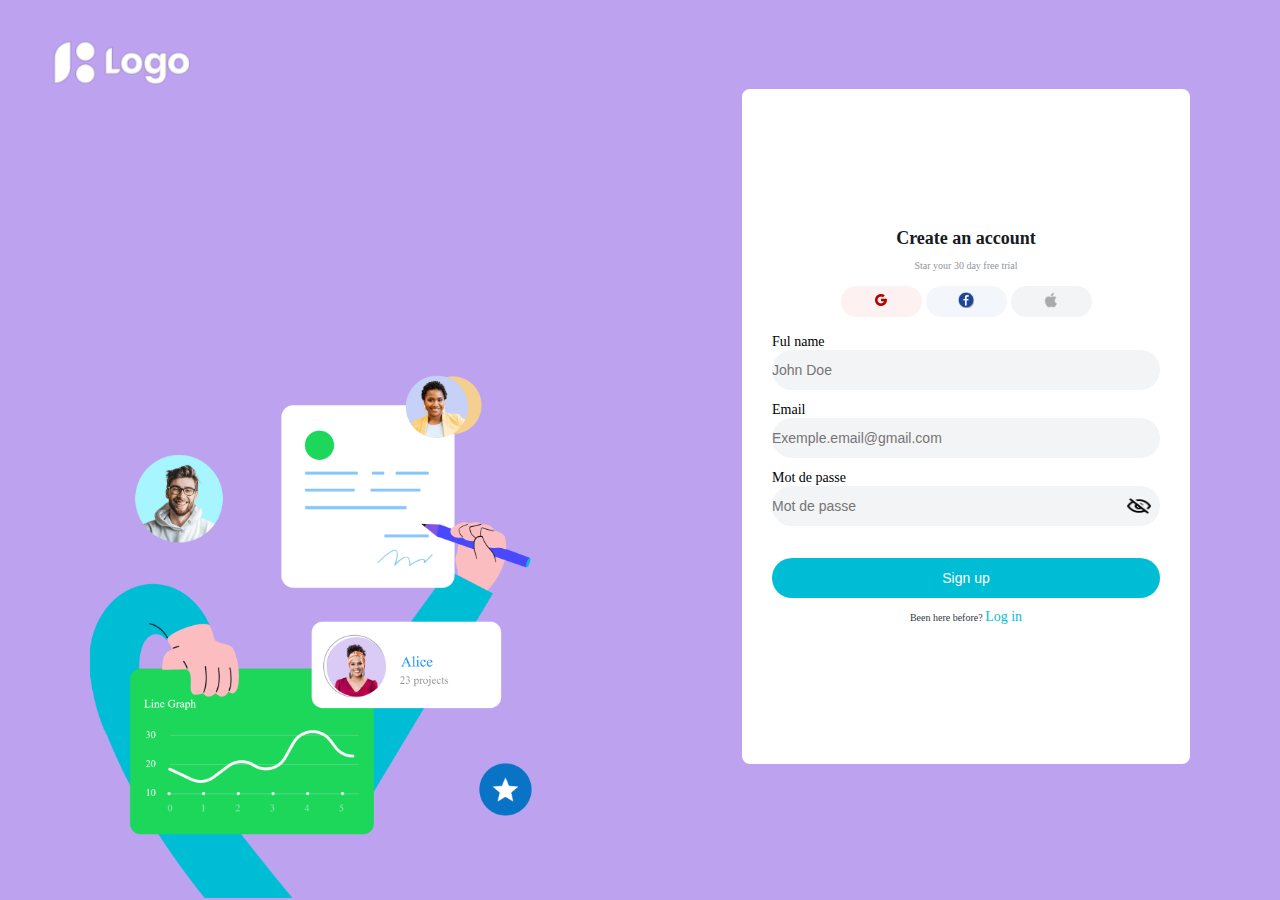
==== index.html @ 9f90873c "arangement de chaque dossier et ajout de responsive d'index.html en versioin mobile" ====
<!DOCTYPE html>
<html lang="fr">
<head>
    <meta charset="UTF-8">
    <title>registration</title>
    <link rel="stylesheet" href="assets/css/style.css">
</head>
<body class="body_registration">
<section class="container_registration">
    <div class="head">
        <a href=""><img src="assets/images/resi/Image%202345%20(1).png" alt="logo de registration"></a>
    </div>
    <div class="picture">
        <div class="images"><img src="assets/images/resi/Group%20200%20(1).png" alt=""></div>
        <div class="container">
            <div class="content">
                <h1>Create an account</h1>
                <p>Star your 30 day free trial</p>
                <div class="button">
                    <button class="btn1">
                        <a href="https://google.com"><img src="assets/images/picture/google-logo-rouge.png" alt=""></a>
                    </button>
                    <button class="btn2">
                        <a href="https://facebook.com"><img src="assets/images/picture/logo-facebook.png" alt=""></a>
                    </button>
                    <button class="btn3">
                        <a href="#"><img src="assets/images/picture/Apple-logo.png" alt=""></a>
                    </button>
                </div>
                <div class="text-box">
                    <form action="" method="post">
                        <div class="text-box-input">
                            <label for="name">Ful name</label>
                            <input type="text" id="name" placeholder="John Doe" name="user_name">
                        </div>
                        <div class="text-box-input">
                            <label for="mail">Email</label>
                            <input type="email" id="mail"  placeholder="Exemple.email@gmail.com" name="user_mail">
                        </div>
                        <div class="text-box-input e_input">
                            <label for="password">Mot de passe</label>
                            <div class="pass">
                                <div class="i_input">
                                    <input type="password" id="password" placeholder="Mot de passe" name="password">
                                </div>
                                <img src="assets/images/mot_de_passe/cache_icons8-hide-24.png" id="toggle-password" alt="">
                            </div>
                        </div>
                    </form>
                    <div class="button2">
                        <a href="dashboard.html">
                            <button type="submit" class="texte-btn">Sign up</button>
                        </a>
                        <p class="texte">Been here before? <a class="texte-lien" href="">Log in</a></p>
                    </div>
                </div>
            </div>
        </div>
    </div>
</section>
<script src="assets/js/index.js"></script>
</body>
</html>
---- assets/css/style.css ----
body{
    margin: 0;
}
* {
    margin: 0;
    padding: 0;
    box-sizing: border-box;
}
button{
    cursor: pointer;
}
@font-face {
    font-family: 'Epilogue';
    src: url("../font-family/epilogue/static/Epilogue-Bold.ttf"),
    url("../font-family/epilogue/static/Epilogue-ExtraLight.ttf"),
    url("../font-family/epilogue/static/Epilogue-Light.ttf"),
    url("../font-family/epilogue/static/Epilogue-Medium.ttf");
}

@font-face {
    font-family: 'Inter';
    src: url("font-family/inter/static/Inter-SemiBold.ttf");
}
/****************registration******************/
.body_registration{
    background: #BDA3EFFF;
}
.head{
    background: #BDA3EFFF;
}
.head a img {
    margin-top: 40px;
    margin-left: 50px;
    width: 145px;
    height: 45px;
    border-radius: 4px;
}

.container_registration .picture .images{
    width: 600px;
    position: absolute;
    left: 90px;
    bottom: 0;
}
.container_registration .picture .images img{
    width: 500px;
    position: relative;
    top: 4px;
}
.container_registration .picture .img{
    display: none;
}
.container_registration .container {
    position: absolute;
    right: 90px;
    width: 35%;
    height: 75vh;
    background: #FFFFFF;
    padding: 30px;
    border-radius: 8px;
    display: flex;
    flex-direction: column;
    justify-content: center;
}
/***.container_registration .content .button****/
.container_registration .content{
    text-align: center;
    width: 100%;
}
.container_registration .content .button img{
    width: 16px;
    height: 16px;
}
.container .content h1{
    font-family: "Inter";
    font-size: 20px;
    line-height: 36px;
    margin-bottom: -10px;
}
.container .content p{
    font-family: "inter";
    font-size: 12px;
    line-height: 30px;
    color: #9095A0FF;
}
.content .button button{
    width: 81px;
    height: 31px;
    border-radius: 18px;
    border: none;
}
.content .button .btn1{
    background: #FEF1F1FF;
}
.content .button .btn1:hover{
    background-color: #565E6CFF;
}
.content .button .btn2{
    background: #F3F6FBFF;
}
.content .button .btn2:hover{
    color: #335CA6FF;
    background: #D9E2F3FF;
}
.content .button .btn3{
    background: #F3F4F6FF;
}
.content .button .btn3:hover{
    color: #565E6CFF;
    background: #DEE1E6FF;
}
.content .button .btn3:hover:active {
    color: #565E6CFF;
    background: #CFD2DAFF;
}
/***.container_registration .content .text-box****/
.content .text-box-input{
    display: flex;
    flex-direction: column;
    text-align: left;
    margin-top: 20px;
    font-size: 18px;
}
.content .text-box-input label{
    font-size: 14px;
    font-family:"inter";
}
.content .text-box-input input{
    width: 100%;
    height: 35px;
    font-size: 14px;
    background: #F3F4F6FF;
    border-radius: 22px;
    border-width: 0;
    outline: none;
}
.content .formulaire input{
    width: 384px;
    height: 44px;
    padding-left: 16px;
    padding-right: 16px;
}
.text-box .button2 button{
    margin-top: 40px;
    height: 40px;
    width: 100%;
    border-radius: 26px;
    box-shadow: 0 8px 17px;
    border: none;
    font-size: 18px;
    line-height: 28px;
    color: #FFFFFFFF;
    background: #00BDD6FF;
    cursor: pointer;
}
.text-box .button2 a{
    text-decoration: none;
    font-size: 14px;
    line-height: 22px;
    color: #00BDD6FF;
}
.text-box .button2 .texte{
    font-family: "Inter";
    font-size: 14px;
    line-height: 40px;
    color: #323842FF;
}
.text-box .button2 .texte-lien{
    font-size: 18px;
}
.text-box .button2 p{
    color: #323842FF;
}
/*******affiche et masquer le mot de passe******/
.text-box .pass{
    display: flex;
    align-items: center;
    justify-content: space-between;
    background-color: #F3F4F6FF;
    border-radius: 22px;
}
.text-box .pass img{
    width: 28px;
    height: 20px;
    margin-right: 8px;
}
.text-box .text-box-input .i_input{
    width: 100%;
}

/* ********responsive de registration*********/

@media screen  and (min-width: 1920px){
    .container_registration .picture .images img {
        width: 100%;
    }
    .content .text-box-input input {
        height: 70px;
    }
    .text-box .button2 button {
        height: 70px;
        margin-top: 56px;
    }
    .container .content h1 {
        font-size: 22px;
    }
    .container .content p {
        font-size: 14px;
    }
    .content .text-box-input label {
        font-size: 16px;
    }
    .content .text-box-input {
        margin-top: 36px;
    }
}
@media screen and (max-width: 1900px) {
    .container_registration .picture .images img {
       width: 90%;
    }
    .content .text-box-input {
        margin-top: 25px;
    }
    .text-box .button2 button {
        margin-top: 45px;
        height: 40px;
    }
    .content .text-box-input input {
        height: 40px;
    }
}
@media screen and (max-width: 1800px) {
    .container_registration .picture .images img {
        width: 80%;
    }
}
@media screen and (max-width: 1700px){
    .container_registration .picture .images img {
        width: 75%;
    }
    .container .content h1 {
        font-size: 18px;
    }
    .container .content p {
        font-size: 10px;
    }
    .content .text-box-input label {
        font-size: 14px;
    }
    .text-box .button2 button {
        font-size: 14px;
    }
    .text-box .button2 .texte {
        font-size: 10px;
    }
    .text-box .button2 .texte-lien {
        font-size: 14px;
    }
}
@media screen and (max-width: 1500px) {
    .content .text-box-input {
        margin-top: 12px;
    }
    .text-box .button2 button {
        margin-top: 32px;
    }
}
@media screen and (max-width: 1115px) {
    .container_registration .picture .images img {
        width: 70%;
    }
}
@media screen and (max-width: 992px) {
    .container_registration .container {
        right: 0;
        width: 100%;
        height: auto;
    }
    .container .content h1 {
        font-size: 30px;
    }
    .container .content p {
        font-size: 18px;
    }
    .content {
        margin: 45px 0 45px 0;
    }
    .content .text-box-input label {
        font-size: 25px;
    }
    .text-box .button2 button {
        margin-top: 52px;
    }
    ::placeholder {
        font-size: 25px;
    }
    .text-box .button2 .texte {
        font-size: 25px;
    }
    .text-box .button2 .texte-lien {
        font-size: 32px;
    }
    .text-box .button2 button {
        font-size: 25px;
    }
    .content .text-box-input input {
        height: 120px;
        border-radius: 55px;
    }
    .text-box .pass {
        border-radius: 55px;
    }
    .text-box .button2 button {
        height: 120px;
        border-radius: 55px;
    }
    .content .text-box-input {
        margin-top: 30px;
    }
    .container_registration .picture .images {
        position: relative;
        width: 100%;
        display: flex;
        justify-content: center;
        right: 0;
        left: 0;
    }
    .content .button button {
        width: 60px;
        height: 60px;
        border-radius: 100%;
    }
    .container_registration .picture .images img {
        width: 60%;
        top: 84px;
    }
}

/***********dashboard**********/
.corps .container .button{
    display: flex;
    align-items: center;
    gap: 10px;
}
.w3-sidebar .text p{
    font-family: 'Inter';
    font-size: 12px;
    color: #565E6CFF
}
.w3-sidebar{
    position: fixed;
    border: 1px #F3F4F6FF solid;
    background-color: #ffff;
    margin-left: 15px;
}
.w3-bar-block .w3-bar-item:hover {
    margin-left: -0px;
}
.sidebar-head{
    padding: 25px 13px;
    display: flex;
    align-items: center;
    gap: 10px;
}
.sidebar-head .text a{
    text-decoration: none;
    font-family: Epilogue;
    font-size: 16px;
    line-height: 28px;
    color: #171A1FFF;
}
.sidebar-head img{
    width:50px;
    height: 50px;
}
.sidebar-menu ul{
    margin-top: 0!important;
}
.sidebar-menu .liste{
    padding-left: 15px;
    display: flex;
    align-items: center;
    margin-bottom: 5px;
    width: 100%;
}
.liste:hover{
    border-radius: 3px;
}
.sidebar-menu li:hover .images_noire{
    display: none;
}
.sidebar-menu li .images_noire{
    display: block;
}
.sidebar-menu li .images_blanc{
    display: none;
}
.sidebar-menu li:hover .images_blanc{
    display: block;
}
.sidebar-menu ul:hover{
  color: white;
}
.sidebar-menu .dashboard_active{
    background-color: #00bdd6;
    border-radius: 3px;
    color: white;
}
.sidebar-menu .calendar_active{
    background-color: #00bdd6;
    border-radius: 3px;
    color: white;
}
.sidebar-menu .integration_active{
    background-color: #00bdd6;
    border-radius: 3px;
    color: white;
}
.sidebar-menu .dashboard_active .images_noire{
   display: none;
}
.sidebar-menu .calendar_active .images_noire{
    display: none;
}
.sidebar-menu .integration_active .images_noire{
    display: none;
}
.sidebar-menu .dashboard_active a{
    color: white;
    margin-left: 0;
}
.sidebar-menu .calendar_active a{
    color: white;
    margin-left: 0;
}
.sidebar-menu .integration_active a{
    color: white;
    margin-left: 0;
}
.sidebar-menu .liste:hover{
    background-color: #00bdd6;
}
.sidebar-menu .liste_active_dashboard a{
    color: white;
}
.liste:hover {
    color: white;
}
.liste a{
    font-family: 'Inter';
    color: #565E6CFF;
    text-decoration: none;
}
.liste a:hover {
    color: white;
}
li img{
    width: 25px;
}
.w3-sidebar .text p{
    line-height: 18px;
}
/*****sidebar-images****/
.side_menu {
    padding: 0 20px;
}
.sidebar-images img{
    width: 50px;
}
.sidebar-images{
    margin-top: 270px;
    width: 90%;
    height: 86px;
    border-radius: 8px;
    display: flex;
    align-items: center;
}
.sidebar-images .text{
    margin-left: 5px;
}
.sidebar-images .text h4{
    font-family: 'Epilogue';
    font-size: 15px;
    line-height: 5px;
    color: #171A1FFF;
}
/***********corps***********/
.container{
    padding: 15px;
    display: flex;
    justify-content: space-between;
    align-items: center;
}
.container h1{
    font-family: 'Epilogue';
    font-size: 25px;
    line-height: 48px;
    color: #171A1FFF;
    margin-bottom: 0;
    margin-top: 0;
    padding: 5px;
}
.button{
    padding: 5px;
}
.button .button-1{
    width:175px;
    height: 40px;
    color: #565E6CFF;
    font-family: 'Inter';
    background: #F3F4F6FF;
    opacity: 1;
    border: none;
    border-radius: 3px;
    font-size: 14px;
    line-height: 22px;
}
.button .button-1:hover{
    color: #565E6CFF;
    background: #DEE1E6FF;
}
.button .button-2{
    height: 40px;
    font-family: 'Inter';
    color: #FFFFFFFF;
    background: #00BDD6FF;
    opacity: 1;
    border: none;
    border-radius: 3px;
    font-size: 14px;
    line-height: 22px;
}
.button .button-2:hover{
    color: #FFFFFFFF;
    background: #00A9CFFF;
}
/********column**********/
.column{
    width: 100%;
    display: flex;
    flex-direction: row;
    justify-content: space-between;
    gap: 10px;
}
.column-container-1{
    background: #F5F2FDFF;
    width: 100%;
    height: 130px;
    padding: 15px;
    border-radius: 6px;
}
.column-container-2{
    background: #F1F4FDFF;
    width: 100%;
    height: 130px;
    padding: 15px;
    border-radius: 6px;
}
.column-container-3{
    background: #FEF6F1FF;
    width: 100%;
    height: 130px;
    padding: 15px;
    border-radius: 6px;
}
.column .petit-titre{
    top: 12px;
    left: 16px;
    font-family: 'Inter';
    font-size: 16px;
    line-height: 26px;
    color: #323842FF;
}
.column h1{
    top: 46px;
    left: 16px;
    font-family: 'Epilogue';
    font-size: 22px;
    line-height: 30px;
    color: #323842FF;
}
.column .pourcentage-1{
    top: 94px;
    left: 32px;
    font-family: 'Inter';
    font-size: 14px;
    line-height: 22px;
    color: #14923EFF;
}
.column .pourcentage-2{
    top: 94px;
    left: 32px;
    font-family: 'Inter';
    font-size: 14px;
    line-height: 22px;
    color: #F22128FF;
}
.column .pourcentage-3{
    top: 94px;
    left: 32px;
    font-family: 'Inter';
    font-size: 14px;
    line-height: 22px;
    color: #14923EFF;
}
/*******stat-selected-column-bar******/
.statistique{
    width: 100%;
    margin-top: 30px;
    border: 1px #F3F4F6FF solid;
    border-radius: 5px;
    padding: 20px;
}
.stat-selected-column-bar .stat{

    top: 28px;
    left: 24px;
    font-family: 'Epilogue';
    font-size: 18px;
    line-height: 28px;
    color: #323842FF;
}
.stat-selected{
    display: flex;
    justify-content: space-between;
}
.selected select{
    width: 78px;
    height: 36px;
    background: #F3F4F6FF;
    border: none;
    border-radius: 6px;
    outline: none;
    font-family: 'inter';
    cursor: pointer;
}
.dropdown select{
    padding-left: 15px;
    width: 79px;
    height: 36px;
    background: #F3F4F6FF;
    outline: none;
    border-width: 0px;
    border-radius: 6px;
    font-size: 0.7rem;
    font-family: 'inter';
    cursor: pointer;
}
.day-dropdown select{
    width: 78px;
    height: 33px;
    background: #F3F4F6FF;
    border: none;
    border-radius: 6px;
    outline: none;
    font-family: 'inter';
    font-size: 13px;
    cursor: pointer;
}
.text-input{
    font-size: 14px;
}
.dropdown{
    height: 36px;
    width: 78px;
    background: #F3F4F6FF;
    display: grid;
    grid-template-rows: 1fr;
    border-radius: 6px;
}
.dropdown img{
    width: 16px;
    height: 16px;
}
.d-block-1 .dropdown img{
    width: 13px;
    height: 15px;
    position: absolute;
    bottom: 9px;
    left: 2px;
}
/*********column-bar-img*******/

.column-bar-img img{
    width: 100%;
    height: 280px;
}
.corp-body{
    margin-bottom: 40px;
    margin-left: -60px;
    display: flex;
}
.container-nav{
    width: 32%;
    padding-right: 10px;
    padding-left:10px ;
}
.container-section-2 .big-container .points img{
    width: 20px;
    height: 20px;
}
.container-section-2 .big-container{
    padding: 15px;
    border: 1px #F3F4F6FF solid;
    border-radius: 5px;
}
.container-section-2 .big-container .nav{
    display: flex;
    align-items: center;
    justify-content: space-between;
}
.container-section-2 .big-container .nav h2{
    top: 22px;
    left: 20px;
    font-family: 'Epilogue';
    font-size: 18px;
    line-height: 28px;
    color: #171A1FFF;
}

.input-month{
    background-color:#F3F4F6FF;
}
.input-month img{
    width: 30px;
}

.image-texte img{
    width: 44px;
}
.image-texte{
    margin-top: 12px;
    width: 100%;
    height: 86px;
    background: #FAFAFBFF;
    border-radius: 8px;
    display: flex;
    align-items: center;
    padding: 10px;
}
.image-texte .text{
    margin-left: 10px;
}
.image-texte .text h4{
    font-family: 'Epilogue';
    font-size: 15px;
    line-height: 26px;
    color: #171A1FFF;
    margin: 0;
}
.image-texte .text p {
    font-family: 'Inter';
    font-size: 12px;
    color: #565E6CFF;
    margin: 0;
}
.d-block-1{
    width: 30%;
}
/********liste-chiffre*********/
.liste-chiffre {
    display: flex;
    justify-content: space-between;
}
.liste-chiffre div{
    width: 38px;
    text-align: center;
    color: #494f59;
}
.liste-chiffre li{
    list-style: none;
}

/********d-flex-A*********/
.d-flex-A{
    margin-top: -20px;
    gap: 20px;
    display: flex;
    flex-direction: row;
    padding: 20px;
    margin-left: 15px;
}
.d-flex-A .d-block-1{
    background: #FFFFFFFF;
    border-radius: 4px;
    border-width: 1px;
    border-color: #F3F4F6FF;
    border-style: solid;
    padding: 15px;
}
.d-flex-A .big-container .nav{
    display: flex;
    align-items: center;
    justify-content: space-between;
}
.d-flex-A .big-container .nav h2{
    top: 22px;
    left: 20px;
    font-family: 'Epilogue';
    font-size: 18px;
    line-height: 28px;
    color: #171A1FFF;
    margin: 0;
}
.d-flex-A .column img{
    width: 14px;
    height: 18px;
    cursor: pointer;
}
/*************************column-bar-img_2******************/
.d-flex-A .d-block .statistique .column-bar-img_2 {
    display: none;
    margin-top: 40px;
}
.d-flex-A .d-block .statistique .column-bar-img_2 img{
    width: 100%;
}
/**********************see_all*************************/

.d-flex-A .d-block-1 .big-container .nav .see_all{
    font-family: Inter;
    font-size: 14px;
    line-height: 22px;
    color: #9095A0FF;
    display: none;
}
/***************container_image-texte***************/
.d-flex-A .d-block-1 .big-container .container_image_text_1{
    display: none;
}
.d-flex-A .d-block-1 .big-container .container_image_text_1 .image-texte .text {
    width: 100% !important;
}
.d-flex-A .d-block-1 .big-container .container_image_text_1 .image-texte .text .titre_p .times div{
    font-family: Inter;
    font-size: 12px;
    line-height: 20px;
    color: #9095A0FF;
}
.d-flex-A .d-block-1 .big-container .container_image_text_1 .image-texte .text .titre_p .times{
    display: flex;
    align-items: center;
    justify-content:space-between!important;

}
/*************table*****************/
.container {
    display: flex;
    justify-content: space-between;
    align-items: center;
}
.d-flex-B{
    gap: 20px;
    display: flex;
    justify-content: space-between;
    padding-left: 20px;
    padding-right: 20px;
    margin-bottom: 30px;
    margin-top: -10px;
    margin-left: 15px;
}
/*******************D_flex_B*******************/
.d-flex-B .table-stat .table_2{
    display: none;
}
.d-flex-B .table-stat .table_2 .icon{
    display: flex;
    justify-content: space-between;
    align-items: center;
}
.d-flex-B .table-stat .table_2 .icon .icon_p{
    display: flex;
    align-items: center;
    gap: 30px;
}
.d-flex-B .table-stat .table_2 .icon .icon_p p{
    font-family: Inter;
    font-size: 14px;
    line-height: 22px;
    color: #171A1FFF;
}
.d-flex-B .table-stat .table_2 .icon .icon_p p span{
    left: 268px;
    font-family: 'Inter';
    font-size: 12px;
    line-height: 20px;
    color: #9095A0FF;
}
.d-flex-B .table-stat .table_2 .icon .icon_p img{
    width: 40px;
}
.d-flex-B .table-stat .phosphor_caret_right img{
    width: 30px;
}
/******************footer******************/
.tabbar_menu{
    display: none;
    background-color:#ffffff;
    position: fixed;
    bottom: 0;
    width: 100%;
}
.tabbar_menu ul{
    display: flex;
    justify-content: space-between;
    padding: 20px;
}
.tabbar_menu li{
    list-style: none;
}
.tabbar_menu .foot_page{
    display: flex;
    flex-direction: column;
    align-items: center;
}
.tabbar_menu .foot_page a{
    text-decoration: none;
    color: #3b4455;
}
/**********/
.tabbar_menu .dashboard_active .images_noire{
    display: none;
}
.tabbar_menu .dashboard_active .image_bleu{
    display: block;
}
.tabbar_menu .dashboard_active a{
    color: #00bdd6;
}
.tabbar_menu .calendar_active .images_noire{
    display: none;
}
.tabbar_menu .calendar_active .image_bleu{
    display: block;
}
.tabbar_menu .calendar_active a{
    color: #00bdd6;
}
.tabbar_menu .setting_active .images_noire{
    display: none;
}
.tabbar_menu .setting_active .image_bleu{
    display: block;
}
.tabbar_menu .setting_active a{
    color: #00bdd6;
}
.tabbar_menu li .image_bleu{
    display: none;
}
.tabbar_menu li:hover .images_noire{
    display: none;
}
.tabbar_menu li:hover .image_bleu{
    display: block;
}
.tabbar_menu li:hover a{
    color: #00bdd6;
}
/*************nav_bar_respo********/
.corps .container .nav_bar{
    display: none;
}
.corps .container .nav_bar img{
    width: 60px;
}
.corps .container .nav_bar {
    background-color: white;
    border: none;
}
.d-flex-B .table-stat h2{
    margin: 0px;
    font-family: 'Epilogue';
    font-size: 18px;
    line-height: 28px;
    color: #171A1FFF;
}
.d-flex-B .table-stat{
    width: 100%;
}
table button{
    border-radius: 20px;
    border: none;
    height: 45px;
}
.d-flex-B .table-stat table th{
    font-family: Epilogue;
    font-size: 14px;
    line-height: 22px;
    color: #565E6CFF;
}
.d-flex-B .table-stat table td{
    font-family: Inter;
    font-size: 14px;
    line-height: 22px;
    color:#494f59;
}
.d-flex-B .table-stat table .titre-left{
    font-family: Inter;
    font-size: 14px;
    line-height: 22px;
    color: #171A1FFF;
}
.d-flex-B .table-stat .center{
   text-align: center;
}
table #A{
    width: 60px;
    height: 35px;
    color: #1091F4FF;
}
table #B{
    width: 100px;
    height: 35px;
    color: #117B34FF;
}
table #C{
    width: 60px;
    height: 35px;
    color: #1091F4FF;
}
table img{
    width: 18px;
    height: 18px;
}
table  .text-center{
    align-items: center;
}
table {
    border: 1px #F3F4F6FF solid;
    font-family: arial, sans-serif;
    border-collapse: collapse;
    width: 100%;
    margin-top: 29px;
}
td, th {
    text-align: left;
    padding: 14px;
}
/***********statistics********/
.statistics{
    width: 40%;
    margin-top: 5px;
    border: 1px solid #F3F4F6FF;
    border-radius: 5px;
}
.statistics .stats_bock{
    padding: 20px;
}
.statistics img{
    margin-top: 30px;
    width: 250px;
}
.text-stats h3{
    font-family: 'Epilogue';
    font-size: 18px;
    line-height: 28px;
    color: #171A1FFF;
}
.text-stats p{
    font-family: 'Inter';
    font-size: 14px;
    line-height: 22px;
    color: #9095A0FF;
}

/***************responsive de dashboard***************/
@media screen  and (max-width: 1920px){
    body {
        font-size: 16px;
    }
    .corps .d-flex-A .d-block{
        width: 100%;
    }
    .corps .container {
        padding: 35px 15px;
        margin-left: 15px;
    }
    .sidebar-head {
        padding: 22px 13px!important;
    }
    .sidebar-head .text a {
        line-height: 32px!important;
        font-size: 20px!important;
    }
    .w3-sidebar .text p {
        font-size: 13px;
        line-height: 24px!important;
    }
    .sidebar-head img {
        width: 65px;
        height: 65px;
    }
    .sidebar-menu ul {
        padding-left: 0!important;
    }
    .sidebar-menu .liste {
        margin-bottom: 15px;
    }
    .w3-bar-block .w3-bar-item {
        font-size: 17px;
    }
    .sidebar-images img {
        width: 45px;
    }
    .sidebar-images .text h4 {
        font-size: 14px;
    }
    .sidebar-images {
        position: absolute;
        bottom: 0;
    }
    .corps .container h1 {
        font-size: 28px;
    }
    .d-flex-A  .column-container-1 {
        height: 170px;
        padding: 30px;
    }
    .d-flex-A  .column-container-2 {
        height: 170px;
        padding: 30px;
    }
    .d-flex-A  .column-container-3 {
        height: 170px;
        padding: 30px;
    }
    .corps .container .button .button-1 {
        width: 225px;
        height: 70px;
        font-size: 16px;
    }
    .corps .container .button .button-2 {
        width: 120px;
        height: 70px;
        font-size: 16px;
    }
    .d-flex-A .d-block-1 {
        width: 40%;
    }
    .stat-selected-column-bar .stat {
        font-size: 18px;
    }
    .d-flex-A .big-container .nav h2 {
        font-size: 18px;
    }
    .d-flex-A .image-texte {
        height: 100px;
    }
    .d-flex-A .image-texte img {
        width: 60px;
    }
    .d-flex-A .image-texte .text h4 {
        font-size: 15px;
    }
    .d-flex-A .image-texte .text p {
        font-size: 14px;
    }
    .d-flex-B .table-stat h2 {
        font-size: 18px;
    }
    .d-flex-B .statistics .text-stats h3 {
        font-size: 18px;
    }
    .d-flex-B .table-stat table th {
        font-size: 18px;
    }
    .d-flex-B .table-stat table .titre-left {
        font-size: 17px;
    }
    .d-flex-B .table-stat table td {
        font-size: 17px;
    }
    .d-flex-B table img {
        width: 24px;
        height: 24px;
    }
    .liste-chiffre {
        margin-top: 20px;
    }
}
@media screen  and (max-width: 1367px){
    .corps .container {
        padding: 15px;
    }
    .corps .container h1 {
        font-size: 24px;
    }
    .corps .container .button .button-1 {
        width: 175px;
        height: 45px;
        font-size: 12px;
    }
    .corps .container .button .button-2 {
        width: 80px;
        height: 45px;
        font-size: 12px;
    }
    .corps .container .button .button-1 img {
        width: 20px;
    }
    .d-flex-A .column-container-1 {
        height: 110px;
        padding: 10px;
    }
    .d-flex-A .column-container-2 {
        height: 110px;
        padding: 10px;
    }
    .d-flex-A .column-container-3 {
        height: 110px;
        padding: 10px;
    }
    .column .petit-titre {
        font-size: 12px;
    }
    .column h1 {
        font-size: 22px;
        line-height: 18px;
    }
    .column-bar-img img {
        width: 100%;
        height: 370px;
    }
    .column .pourcentage-1 {
        font-size: 12px;
    }
    .column .pourcentage-2 {
        font-size: 12px;
    }
    .selected select {
      font-size: 15px;
    }
    .stat-selected-column-bar .stat {
        font-size: 15px;
    }
    .liste-chiffre div {
        font-size: 12px;
    }
    .d-flex-A .big-container .nav h2 {
        font-size: 15px;
    }
    .d-flex-A .image-texte .text h4 {
        font-size: 14px;
    }
    .d-flex-A .image-texte img {
        width: 40px;
    }
    .d-flex-A .image-texte .text p {
        font-size: 12px;
    }
    .d-flex-B .table-stat h2 {
        font-size: 15px;
    }
    .corps .d-flex-A .d-block {
        width: 100%;
        height: 520px;
    }
    .d-flex-B .table-stat table th {
        font-size: 14px;
    }
    .d-flex-B .table-stat table .titre-left {
        font-size: 14px;
    }
    .d-flex-B .table-stat table td {
        font-size: 14px;
    }
    .d-flex-B .statistics .text-stats h3 {
        font-size: 15px;
    }
    .text-stats p {
        font-size: 12px;
    }
}
@media screen and (max-width: 1117px){
    .column .petit-titre {
        font-size: 14px;
        line-height: 14px;
    }
    .w3-sidebar{
        width: 18%;
    }
    .column-container-1 {
        width: 90%;
        height: 118px;
        padding: 10px;
    }
    .column-container-2 {
        width: 90%;
        height: 118px;
        padding: 10px;
    }
    .column-container-3 {
        width: 90%;
        height: 118px;
        padding: 10px;
    }
    .d-flex-A .d-block{
        width: 80%;
    }
    .d-flex-A .d-block-1 {
        width: 100%;
    }
    .d-flex-B .table-stat {
        margin-top: -190px;
    }
    .statistics {
        width: 100%;
    }
    .column-bar-img img {
        width: 100%;
        height: 270px;
    }
    .column h1 {
        font-size: 20px;
    }
    .d-flex-B .table-stat {
        margin-top: -85px;
    }
    .d-flex-A {
        display: flex;
        flex-direction: column;
    }
    .d-flex-B .table-stat {
        margin-top:10px;
    }
    .d-flex-B {
        gap: 20px;
        display: flex;
        flex-direction: column;
    }
    .statistics img {
        width: 400px;
    }
}
@media screen  and (max-width: 992px){
    .corps{
        margin-left: 0!important;
    }
    .d-flex-A .d-block-1 {
        width: 100%;
    }
    .statistics {
        width: 100%;
    }
    .tabbar_menu {
        padding: 5px 0;
        display: block;
        border-top: 1px #DEE1E6FF solid;
    }
    .statistics img {
        width: 300px!important;
        height: 175px!important;
    }
    .corps .container {
        margin-left: 0!important;
    }
    .d-flex-A {
        margin-left: 0!important;
    }
    .d-flex-B {
        margin-left: 0!important;
    }
    .statistics .stats_bock {
        position: relative;
        bottom: 50px;
        margin-top: 20px;
    }
}
@media screen  and (max-width: 830px){
    .corps .container .button {
        display: none;
    }
    .corps .container .nav_bar{
        display: block;
    }
    .d-flex-B .table-stat .table_2{
        display: block;
    }
    .d-flex-B table{
        display: none;
    }
    .d-flex-A {
        display: flex;
        flex-direction: column;
    }
    .d-flex-B .table-stat {
        margin-top: 0;
    }
    .d-flex-B {
        gap: 20px;
        display: flex;
        flex-direction: column;
    }
    .d-flex-A .d-block .statistique .column-bar-img {
        display: none;
    }
    .d-flex-A .d-block .statistique .column-bar-img_2 {
        display: block;
    }
    .d-flex-A .d-block .statistique .column-bar-img_2 img {
        width: 100%;
        height: 38vh;
    }
    .liste-chiffre {
        display: none;
    }
    .d-flex-A .d-block-1 .big-container .container_image_text_1 {
        display: block;
    }
    .d-flex-A .d-block-1 .big-container .container_image-texte {
        display: none;
    }
    .d-flex-A .d-block-1 {
        width: 100%;
    }
    .d-flex-A .d-block-1 .big-container .nav .see_all{
        display: block;
    }
    .d-flex-A .d-block-1 .big-container .nav .dropdown{
        display: none;
    }
    .d-flex-B .table-stat {
        margin-top: 15px;
    }
    .statistics {
        width: 100%;
    }
}
@media screen and (max-width: 600px){
    .d-flex-A .d-block .column .column-container-3 {
        display: none;
    }
    .tabbar_menu .foot_page a {
        font-size: 12px;
    }
}
@media screen and (max-width: 430px){
    .statistics img {
        width: 260px!important;
        height: 152px!important;
    }
    .statistics {
        width: 100%;
    }
}
@media screen and (max-width: 370px){
    .statistics img {
        width: 225px!important;
        height: 130px!important;
    }
    .statistics {
        width: 100%;
    }
}
@media screen and (max-width: 320px){
    .statistics img {
        width: 100% !important;
    }
}
/************responsive de la sidebar menu*******/
@media screen  and (max-width: 1367px) {
    .sidebar-head img {
        width: 45px;
        height: 45px;
    }
    .w3-sidebar .text p {
        margin: 0;
        font-size: 11px;
        line-height: 18px!important;
    }
    .sidebar-head .text a {
        font-size: 16px!important;
        line-height: 18px!important;
    }

    .sidebar-menu .liste a {
        font-size: 13px!important;
    }
    .sidebar-images .text h4 {
        font-size: 14px;
        margin: 0;
        line-height: 25px;
    }
    .sidebar-images .text p {
        font-size: 11px;
        margin: 0;
        line-height: 15px;
    }

    .sidebar-images {
        margin-top: 192px;
        width: 90%;
    }
    .sidebar-menu .liste {
        margin-bottom: 5px;
    }
    .sidebar-images img {
        width: 44px!important;
    }
}
@media screen  and (max-width: 1117px){
    .sidebar-images {
        display: none;
    }
    .sidebar-head .text a{
        font-size: 14px!important;
    }
}
@media screen  and (max-width: 1024px){
    .sidebar-head .text a{
        font-size: 13px!important;
    }
}
@media screen  and (max-width: 992px){
    .w3-sidebar{
        display: none;
    }
}
    /******************calendar****************/

.container-header{
    display: flex;
    align-items: center;
    justify-content: space-between;
}

.container-header h1{
    font-family: 'Epilogue';
    font-size: 32px;
    line-height: 48px;
    color: #171A1FFF;
}
.container-header button{
    font-family: 'Inter';
    font-size: 14px;
    line-height: 22px;
    color: #FFFFFFFF;
    background: #00BDD6FF;
    opacity: 1;
    border: none;
    border-radius: 4px;
    height: 36px;
}
.container-header img{
    margin-right: 10px;
    width: 16px;
}
.button .button-1{
    color: #565E6CFF;
    font-family: 'Inter';
    background: #F3F4F6FF;
    opacity: 1;
    border: none;
    border-radius: 3px;
    font-size: 14px;
    line-height: 22px;
}
.button .button-1:hover{
    color: #565E6CFF;
    background: #DEE1E6FF;
}
.button .button-2{
    font-family: 'Inter';
    color: #FFFFFFFF;
    background: #00BDD6FF;
    opacity: 1;
    border: none;
    border-radius: 3px;
    font-size: 14px;
    line-height: 22px;
}
.button .button-2:hover{
    color: #FFFFFFFF;
    background: #00A9CFFF;
}

/*************.container-section***********/
.partie-A{
    width: 70%;
}
.container-section-1{
    margin-left: 18%!important;
    background-color: white;
}
.container-section-1 .container-header{
    display: flex;
    align-items: center;
    justify-content: space-between;
}
.container-section-1 .container-header h1{
    font-family: 'Epilogue';
    font-size: 25px;
    line-height: 48px;
    color: #171A1FFF;
    margin-bottom: 0;
}
.container-section-1 .container-header button{
    font-family: 'Inter';
    font-size: 14px;
    line-height: 22px;
    color: #FFFFFFFF;
    background: #00BDD6FF;
    opacity: 1;
    border: none;
    border-radius: 4px;
    height: 36px;
}
.container-section-1 .container-header .button img{
    margin-right: 10px;
    width: 16px;
}
/********container-body*******/

.container-body .date .dec-2022{
    display: flex;
    align-items: center;
}
.container-body .dec-2022 h2{
    font-family: 'Epilogue';
    font-size: 18px;
    line-height: 28px;
    color: #565E6CFF;
}
.dropdown-button{
    display: flex;
    text-align: center;
    justify-content: space-between;
    width: 75px;
    height: 32px;
    font-size: 12px;
    color: #171A1FFF;
    background: #F3F4F6FF;
    border-radius: 4px;
    border-width: 0;
    outline: none;
    align-items: center;
}
.date{
    display: flex;
    align-items: center;
    justify-content: space-between;
    margin-top: 32px;
}
.dropdown-button img{
    width: 20px;
}
.day-dropdown .image img{
    width: 33px;
    background: #F3F4F6FF;
    opacity: 1;
    border: none;
    border-radius: 4px;
    margin-left: 10px;
    cursor: pointer;
}
.day-dropdown .images{
    position: relative;

    left: 49px;
    width: 173px;
    height: 54px;
    border-radius: 4px;
}
.icon-button{
    display: flex;
    align-items: center;
    margin-left: 100px;
}
.icon-button button{
    width: 55px;
    height: 32px;
    font-family: 'Inter';
    font-size: 12px;
    line-height: 20px;
    color: #006D7CFF;
    background: #C8F9FFFF;
    opacity: 1;
    border: none;
    border-radius: 4px;
}
.icon-button img{
    width: 24px;
    height: 24px;
    fill: #6E7787FF;
    cursor: pointer;
}
.day-dropdown{
    display: flex;
    align-items: center;
}
/********calendrier*********/
.calendrier{
    margin-top: 20px;
}
.d-flex{
    display: flex;
    align-items: center;
    justify-content: space-between;
}
.jours{
    display: flex;
    flex-direction: column;
    row-gap: 20px;
    text-align: center;
}
.calendrier button{
    width: 30px;
    height: 30px;
    border-radius: 100%;
    border: none;
    background: white;
    left: 9px;
    font-family: 'Inter';
    font-size: 13px;
    line-height: 26px;
    color: #323842FF;
}
.calendrier .jours .btnA{
    background: #EBFDFFFF;
}
.calendrier .jours .btnB{
    background: #00BDD6FF;
    color: white;
}
.calendrier .jours .days{
    width: 35px;
    font-family: 'Inter';
    font-size: 12px;
    line-height: 20px;
    color: #9095A0FF;
}
/*************partie-B**************/
.partie-B{
    width: 30%;
    height: 265px;
    background: #FAFAFBFF;
    border-radius: 8px;
    margin-top: 10px;
    padding: 10px;
}
.partie-B .dec--2022{
    display: flex;
    justify-content: space-between;
    align-items: center;
}
.partie-B .dec--2022 h2{
    font-family: 'Epilogue';
    font-size: 18px;
    line-height: 28px;
    color: #171A1FFF;
}
.partie-B .dec--2022 img{
    width: 18px;
    height: 18px;
    fill: #6E7787FF;
    cursor: pointer;
}

.partie{
    padding: 20px;
    justify-content: space-between;
    display: flex;
    gap: 20px;
    margin-left: 15px;
}

.calendar .day .day_content{
    display: flex;
    align-items: center;
    text-align: center;
    gap: 13px;
}
.calendar .day .day_content .btn_1{
    display: flex;
    flex-direction: column;
    align-items: center;
    width: 100%;
    gap: 5px;
}
.calendar .day .day_content .text-day{
    font-family: Inter;
    font-size: 14px;
    color: #00BDD6FF;
}
.calendar .day .day_content .btn_2{
    display: flex;
    flex-direction: column;
    align-items: center;
    width: 100%;
    gap: 5px;
}
.calendar .day .day_content .btn_3{
    display: flex;
    flex-direction: column;
    align-items: center;
    width: 100%;
    gap: 5px;
}
.calendar .day .day_content .btn_4{
    display: flex;
    flex-direction: column;
    align-items: center;
    width: 100%;
    gap: 5px;
}
.calendar .day .day_content .btn_5{
    display: flex;
    flex-direction: column;
    align-items: center;
    width: 100%;
    gap: 5px;
}
.calendar .day .day_content .btn_6{
    display: flex;
    flex-direction: column;
    align-items: center;
    width: 100%;
    gap: 5px;
}
.calendar .day .day_content .btn_7{
    display: flex;
    flex-direction: column;
    align-items: center;
    width: 100%;
    gap: 5px;
}
.calendar button{
    width: 30px;
    height: 30px;
    font-family: 'Inter';
    font-size: 13px;
    line-height: 22px;
    color: #171A1FFF;
    background: #00000000;
    opacity: 1;
    border: none;
    border-radius: 18px;
}
.calendar .btn1{
    width: 30px;
    height: 30px;
    font-family: 'Inter';
    font-size: 13px;
    line-height: 22px;
    color: #006D7CFF;
    background: #C8F9FFFF;
    opacity: 1;
    border: none;
    border-radius: 18px;
}
.calendar .btn2{
    font-size: 13px;
    line-height: 22px;
    color: #FFFFFFFF;
    background: #00BDD6FF;
    opacity: 1;
    border: none;
    border-radius: 18px;
}
/************container-section-2***********/
.container-section-2 .part{
    display: flex;
    justify-content: space-between;
    padding: 20px;
    gap: 20px;
    margin-left: 15px;
}
.part .partie-D{
    width: 30%;
    background: #FFFFFFFF;
    border-radius: 8px;
    margin-top: -20px;
}
.container-section-2 .heure-line{
    display: flex;
    gap: 2px;
    align-items: center;
}
.container-section-2 .heure-line .img_oval{
    width: 100%;
    display: flex;
    align-items: center;
}
.container-section-2 .heure-line img{
    width: 8px;
    height: 8px;
    cursor: pointer;
}
.container-section-2 .partie-C{
    width: 70%;
    margin-top: -70px;
}
.container-section-2 .partie-C-1{
    margin-top: 93px;
}
.container-section-2 .top-0{
    margin-top: 0;
}
.container-section-2 .partie-C .heure-line .heure{
    font-family: 'Inter';
    font-size: 12px;
    color: #9095A0FF;
    margin-right: 3px;
    width: 10%;
}
.container-section-2 .partie-C .heure-line .heure-bleu{
    font-family: 'Inter';
    font-size: 12px;
    line-height: 20px;
    color: #00BDD6FF;
    width: 10%;
}
.container-section-2 .heure-line .line{
    color: black;
}
.container-section-2 .heure-line   .line-bleu{
    width: 100%;
    color: #00BDD6FF!important;
    border: 1px #00BDD6FF solid;
}
.container-section-2 .heure-line   .line-noire{
    width: 100%;
    color: #00BDD6FF!important;
    border-style: dashed;
    border-width: 1px;
    border-color: #DEE1E6FF;
}
.container-section-2 .event-title{
    height: 80px;
    background: #F8F9FAFF;
    border-radius: 8px;
    padding: 14px;
    margin-left: 70px;
}
.container-section-2 .event-title h3{
    font-family: 'Inter';
    font-size: 14px;
    line-height: 22px;
    color: #171A1FFF;
}
.container-section-2 .event-title .d-flex{
    display: flex;
    align-items: center;
}
.container-section-2 .event-title .d-flex2{
    display: flex;
    align-items: center;
    gap: 20px;
}
.container-section-2 .event-title .d-flex2 img{
    width: 16px;
    height: 16px;
}
.container-section-2 .event-title .d-flex2 p{
    font-family: 'Inter';
    font-size: 12px;
    line-height: 20px;
    color: #6E7787FF;
}
.container-section-2 .event-title .d-flex2 .d-flex3{
    display: flex;
    align-items: center;
    gap: 10px;
}
.container-section-2 .event-title .d-flex2 .d-flex4{
    display: flex;
    align-items: center;
    gap: 10px;
}
.container-section-2 .d-flex-img-points{
    display: flex;
    align-items: center;
    gap: 10px;
}
.container-section-2 .d-flex-img-points img{
    width: 30px;
    height: 30px;
}
.container-section-2 .d-flex-img-points .points img{
    width: 24px;
    height: 24px;
}
.container-section-2 .d-flex-img-points .images .avatar{
    width: 30px;
    height: 30px;
    margin-left: -10px;
}
.container-section-2 .images{
    position: relative;
    top: -0px;
    left: 49px;
    width: 144px;
    height: 30px;
    border-radius: 4px;
}
/**************image_avatar************/
.partie-A .container-body .date .avatar_2{
    display: none;
}
.partie-A .container-body .date .avatar_2 .images_avatar {
   display: flex;
}
.partie-A .container-body .date .avatar_2 .images_avatar img{
    width: 30px;
    height: 30px;
    margin-left: -10px;
}
.partie-A .container-body .date .avatar_2 .images_avatar button{
    color: #FFFFFFFF;
    background: #00BDD6FF;
    opacity: 1;
    overflow: hidden;
    width: 30px;
    height: 30px;
    border-radius: 100%;
    border: none;
    margin-left: -10px;
}
/***************d_flex_res*************/
.partie-A .calendrier .d_flex_res{
    background: #EBFDFFFF;
    display: none;
    padding: 15px;
}
.partie-A .calendrier .d_flex_res .btnB{
    color: white;
}
/***********partie_resp**************/
.container-section-2 .partie_resp{
    display: flex;
    flex-direction: column;
    row-gap: 30px;
    padding: 20px;
    margin-top: -735px;
    height: 725px;
}
.container-section-2 .line_verticale{
    display: none;
}
.container-section-2 .line_verticale{
    border-left: 4px solid  #A6F5FFFF;
    height: 790px;
    margin-left: 115px;
    margin-top: -80px;
}
.container-section-2 .partie_resp{
   display: none;
}
.container-section-2 .partie_resp p{
    font-family: Inter;
    font-size: 14px;
    line-height: 22px;
    color: #323842FF;
}
.container-section-2 .partie_resp img{
    width: 40px;
}
.container-section-2 .partie_resp .pariatur{
    display: flex;
    align-items: center;
    gap: 10px;
}
.container-section-2 .partie_resp .part_1{
    width: 80%;
    height: 65px;
    background: #F0F8FEFF;
    border-radius: 32px;
    margin-left: 38px;
    padding: 12px;
}
.container-section-2 .partie_resp .part_2{
    height: 65px;
    background: #F5F2FDFF;
    border-radius: 32px;
    margin-left: 115px;
    padding: 12px;
}
.container-section-2 .partie_resp .part_3{
    width: 95%;
    height: 65px;
    background: #FDF2F2FF;
    border-radius: 32px;
    margin-left: 20px;
    padding: 12px;
}
.container-section-2 .partie_resp .img .img_2{
    margin-left: -10px;
}
.container-section-2 .partie_resp .part_4{
    height: 65px;
    background: #F0F8FEFF;
    border-radius: 32px;
    margin-left: 130px;
    padding: 12px;
}
.container-section-2 .partie_resp .part_5{
    width: 50%;
    height: 65px;
    background: #F5F2FDFF;
    border-radius: 32px;
    margin-left: 20px;
    padding: 12px;
}
.container-section-2 .partie_resp .part_6{
    width: 30%;
    height: 65px;
    background: #F1F4FDFF;
    border-radius: 32px;
    margin-left: 20px;
    padding: 12px;
}
.container-section-2 .partie_resp button{
    color: #FFFFFFFF;
    background: #00BDD6FF;
    width: 50px;
    height: 50px;
    border-radius: 100%;
    margin-top: 40px;
    cursor: pointer;
    border: none;
    position: fixed;
    bottom: 165px;
    right: 64px;
}
.container-section-2 .partie_resp .btn_add{
    display: flex;
    justify-content: flex-end;
}
/***************responsive de calendar**************/
@media screen  and (max-width: 1920px){
    .partie {
        padding: 45px 20px;
    }
    .container-section-1 .container-header h1 {
        font-size: 30px;
    }
    .container-body .dec-2022 h2 {
        font-size: 20px;
    }
    .icon-button button {
        width: 75px;
        height: 40px;
        font-size: 16px;
    }
    .day-dropdown select {
        width: 78px;
        height: 40px;
        font-size: 16px;
    }
    .day-dropdown .image img {
        width: 40px;
    }
    .icon-button img {
        width: 32px;
        height: 32px;
    }
    .partie-B .dec--2022 img {
        width: 32px;
        height: 32px;
    }
    .container-section-1 .container-header button {
        width: 180px;
        height: 60px;
        font-size: 18px;
    }
    .partie-B {
        margin-top: 0;
    }
    .partie-B .dec--2022 h2 {
        font-size: 20px;
    }
    .calendrier .jours .days {
        font-size: 16px;
    }
    .calendar .day .day_content .text-day {
        font-size: 16px;
    }
    .calendrier button {
        font-size: 16px;
    }
    .calendar button {
        font-size: 16px;
    }
    .calendar .day .day_content .btn {
        gap: 15px;
    }
    .partie-B {
        height: 280px;
    }
    .container-section-2 .partie-C .heure-line .heure {
        font-size: 14px;
    }
    .container-section-2 .event-title h3 {
        font-size: 18px;
    }
    .container-section-2 .partie-C .heure-line .heure-bleu {
        font-size: 14px;
    }
    .container-section-2 .event-title .d-flex2 p {
        font-size: 14px;
    }
    .image-texte .text h4 {
        font-size: 18px;
    }
    .image-texte .text p {
        font-size: 15px;
    }
    .image-texte img {
        width: 60px;
    }
    .container-section-2 .d-flex-img-points .images .avatar {
        width: 45px;
        height: 45px;
        margin-left: -20px;
    }
    .container-section-2 .images {
        left: 49px;
        width: 190px;
        height: 46px;
    }
    .container-section-2 .event-title {
        height: 100px;
    }
    .image-texte {
        height: 98px;
    }
    .container-section-2 .d-flex-img-points .points img {
        width: 35px;
        height: 35px;
    }
    .container-section-2 .big-container .points img {
        width: 35px;
        height: 35px;
    }
}
@media screen  and (max-width: 1367px) {
    .partie {
        padding: 20px;
    }
    .partie-B {
        height: 235px;
    }
    .container-section-1 .container-header h1 {
        font-size: 24px;
    }
    .container-section-1 .container-header button {
        font-size: 14px;
        line-height: 22px;
        width: 130px;
        height: 36px;
    }
    .container-body .dec-2022 h2 {
        font-size: 18px;
    }

    .partie-B .dec--2022 h2 {
        font-size: 18px;
    }

    .icon-button img {
        width: 24px;
        height: 24px;
    }
    .icon-button button {
        width: 55px;
        height: 32px;
        font-size: 12px;
    }

    .day-dropdown select {
        width: 78px;
        height: 33px;
        font-size: 12px;
    }

    .day-dropdown .image img {
        width: 33px;
    }

    .calendrier .jours .days {
        width: 35px;
        font-size: 12px;
    }

    .calendrier button {
        width: 25px;
        height: 25px;
        font-size: 12px;
    }
    .partie-B .dec--2022 img {
        width: 18px;
        height: 18px;
    }

    .calendar .day .day_content .text-day {
        font-size: 14px;
    }
    .calendar .btn1 {
        width: 25px;
        height: 25px;
        font-size: 12px;
    }
    .calendar .btn2 {
        width: 25px;
        height: 25px;
        font-size: 12px;
    }
    .calendar button {
        width: 25px;
        height: 25px;
        font-size: 12px;
    }
    .container-section-2 .partie-C .heure-line .heure {
        font-size: 12px;
        margin-right: 3px;
        width: 10%;
    }
    .container-section-2 .partie-C {
        width: 70%;
        margin-top: -37px;
    }
    .container-section-2 .partie-C-1 {
        margin-top: 80px;
    }
    .container-section-2 .top-0{
        margin-top: 0!important;
    }
    .container-section-2 .event-title h3 {
        font-size: 14px;
    }
    .container-section-2 .event-title .d-flex2 p {
        font-size: 12px;
    }
    .container-section-2 .event-title {
        height: 80px;
    }
    .container-section-2 .d-flex-img-points .images .avatar {
        width: 30px;
        height: 30px;
        margin-left: -10px;
    }
    .container-section-2 .d-flex-img-points .points img {
        width: 24px;
        height: 24px;
    }
    .container-section-2 .images {
        left: 25px!important;
        width: 135px;
        height: 30px;
    }
    .container-section-2 .partie-C .heure-line .heure-bleu {
        font-size: 12px;
    }
    .container-section-2 .big-container .nav h2 {
        font-size: 18px;
    }
    .container-section-2 .big-container .points img {
        width: 20px;
        height: 20px;
    }
    .image-texte .text h4 {
        font-size: 15px;
    }
    .image-texte .text p {
        font-size: 12px;
    }
    .image-texte img {
        width: 44px;
    }
    .image-texte {
        height: 85px;
    }
}
@media screen and (max-width: 1116px) {
    .container-section-1 .partie {
        display: flex;
        flex-direction: column;
    }
    .container-section-1 .partie .partie-A{
        width: 100%;
    }
    .container-section-1 .partie .partie-B {
        width: 100%;
    }
    .container-section-2 .part {
        display: flex;
        flex-direction: column;
    }
    .container-section-2 .partie-C {
        width: 100%;
        margin-top: 0;
    }
    .part .partie-D {
        width: 100%;
        margin-top: 20px;
    }
}
@media screen and (max-width: 992px){
    .container-section-1 {
        margin-left: 0 !important;
    }
    .container-section-2 {
        margin-left: 0 !important;
    }
    .partie {
        margin-left: 0!important;
    }
    .container-section-2 .part {
        margin-left: 0!important;
    }
}
@media screen and (max-width: 700px){
    .container-section-2 .partie-C .heure-line .heure-bleu {
        width: 14%;
    }
    .container-section-2 .partie-C .heure-line .heure {
        width: 14%;
    }
}
@media screen and (max-width: 630px){
    .container-section-2 {
        height: 735px;
    }
    .partie-A .container-body .date .avatar_2{
        display: block;
        margin-left: 20px;
    }
    .partie-A .container-body .date{
        display: flex;
        flex-direction: row;
    }
    .partie-A .calendrier .d_flex_res{
        display: flex;
        align-items: center;
        justify-content: space-between;
        margin-bottom: 100px;
    }
    .partie-A .calendrier .d_flex_res button{
        font-family: Epilogue;
        font-size: 14px;
        line-height: 22px;
        color: #00BDD6FF;
    }
    .partie-A .calendrier .d-flex{
        display: none;
    }
    .partie-A .container-body .date .dec-2022{
        display: none;
    }
    .container-section-1 .partie .partie-B {
        display: none;
    }
    .container-section-2 .partie-C {
        display: none;
    }
    .container-section-2 .partie-D {
        display: none;
    }
    .container-section-2 .partie_resp{
        display: block;
    }
    .container-section-2 .partie_resp{
        display: flex;
        flex-direction: column;
        row-gap: 30px;
        padding: 20px;
    }
    .container-section-2 .line_verticale {
        margin-top: -175px
    }
    .container-section-1 .container-header h1 {
        font-size: 22px;
    }
    .container-section-2 .line_verticale{
        display: block;
    }
    .container-section-1 .container-header button {
       display: none;
    }
}
@media screen and (max-width: 460px){
    .container-section-2 .partie_resp .part_1 {
        width: 100%;
        margin-left: 0;
    }
    .container-section-2 .partie_resp .part_2 {
        margin-left: 50px;
    }
    .container-section-2 .partie_resp .part_3 {
        width: 100%;
        margin-left: 0;
    }
    .container-section-2 .partie_resp .part_4 {
        margin-left: 50px;
    }
    .container-section-1 .container-header button {
        display: none;
    }
    .container-section-2 .partie_resp .pariatur{
        padding: 0;
    }
    .container-section-2 .partie_resp img {
        margin-left: 10px;
    }
}
@media screen and (max-width: 416px){
    .container-section-2 .partie_resp p {
        font-size: 11px;
    }
    .container-section-2 .partie_resp img {
        width: 32px;
    }
}
@media screen and (max-width: 371px) {
    .container-section-2 .partie_resp .part_1 {
        margin-left: 0;
        height: 50px;
    }
    .container-section-2 .partie_resp .part_2 {
        margin-left: 30px;
        height: 50px;
    }
    .container-section-2 .partie_resp .part_3 {
        height: 50px;
    }
    .container-section-2 .partie_resp .part_4 {
        margin-left: 30px;
        height: 50px;
    }
    .container-section-2 .partie_resp .part_5 {
        width: 60%;
        height: 50px;
    }
    .container-section-2 .partie_resp .part_6 {
        width: 45%;
        height: 50px;
    }
    .container-section-2 .partie_resp {
        row-gap: 50px;
    }
    .container-section-2 .partie_resp button {
        margin-top: 0;
    }
    .tabbar_menu .foot_page a {
        font-size: 11px;
    }
}
/********************setting*****************/
.texto-img-button{
    padding: 20px;
    margin-left: 15px;
}
.text-images .titre{
    font-family: 'Epilogue';
    font-size: 24px;
    line-height: 36px;
    color: #171A1FFF;
}
.text .petit-titre{
    font-family: 'Inter';
    font-size: 16px;
    line-height: 26px;
    color: #323842FF;
}
.text-images p{
    font-family: 'Inter';
    font-size: 14px;
    line-height: 26px;
    color: #6E7787FF;
    margin-top: 0;
}
.images-button img{
    margin-top: 20px;
    width: 300px;
    height: 200px;
}
/************text-button*************/

.text-button{
    margin-top: 60px;
    display: flex;
    flex-direction: column;
    gap: 10px;
}
.text-button .button-A .btn1{
    width: 90px;
    height: 32px;
    opacity: 1;
    border-radius: 3px;
    background: #00000000;
    font-size: 12px;
    line-height: 20px;
    color: #9095A0FF;
    border-color: #9095A0FF;
}
.text-button .button-A .btn1:hover{
    color: #6E7787FF;
    background: #00000000;
}
.text-button .button-A .btn2{
    width: 90px;
    height: 32px;
    opacity: 1;
    border: none;
    border-radius: 3px;
    font-size: 12px;
    line-height: 20px;
    color: #FFFFFFFF;
    background: #00BDD6FF;
}
.text-button .button-A .btn2:hover{
    color: #FFFFFFFF;
    background: #00A9C0FF;
}
/*******container-images-text-button img*****/
.container-images-text-button img{
    width: 193px;
    height: 96px;
}
.images-button{
    display: flex;
    align-items: center;
    gap: 20px;
}
.texto-img-button{
    display: flex;
    flex-direction: row;
    justify-content: space-between;
}
.container-images-text-button .button-B{
    padding: 15px;
}
.container-images-text-button{
    padding: 25px;
    width: 30%;
    height: 294px;
    text-align: center;
    border: 1px  #F3F4F6FF solid;
    margin-top: 6px;
}
/********images-text-button********/
.texto h2{
    font-family: 'Epilogue';
    font-size: 24px;
    line-height: 36px;
    color: #8353E2FF;
}
.texto{
    margin-top: -30px;
}
.texto .petit-titre{
    font-family: 'Epilogue';
    font-size: 16px;
    line-height: 26px;
    color: #171A1FFF;
}
.texto p{
    font-family: 'Inter';
    font-size: 12px;
    line-height: 20px;
    color: #424955FF;
}
/*********buttonB*********/
.button-B .btn1{
    font-family: 'Inter';
    font-size: 12px;
    line-height: 20px;
    color: #323842FF;
    background: #FFFFFFFF;
    opacity: 1;
    border: none;
    border-radius: 3px;
    width: 60px;
    height: 32px;
}
.button-B .btn1:hover{
    color: #323842FF;
    background: #F3F4F6FF;
}
.button-B .btn2{
    font-family: 'Inter';
    font-size: 12px;
    line-height: 20px;
    color: #8353E2FF;
    background: #F5F2FDFF;
    opacity: 1;
    border: none;
    border-radius: 3px;
    width: 60px;
    height: 32px;
    padding: 5px;
}
/*********container-images-text-button_foot********/
.container-images-text-button_footer{
    background: #F8F9FAFF;
    display: flex;
    gap: 30px;
    padding: 30px;
    margin: 20px;
    border: 1px #F3F4F6FF solid;
    border-radius: 8px;
}
.container-images-text-button_footer {
    display: none;
}
.container-images-text-button_footer h2{
    font-family: 'Epilogue';
    font-size: 24px;
    line-height: 36px;
    color: #8353E2FF;
}
.container-images-text-button_footer .big_title{
    font-family: 'Epilogue';
    font-size: 16px;
    line-height: 26px;
    color: #171A1FFF;
}
.container-images-text-button_footer .paragraph{
    font-family: 'Inter';
    font-size: 12px;
    line-height: 20px;
    color: #424955FF;
}
.container-images-text-button_footer .button1-2 .btn1{
    width: 60px;
    height: 32px;
    padding: 0 8px;
    font-family: 'Inter';
    font-size: 12px;
    line-height: 20px;
    color: #323842FF;
    background: #FFFFFFFF;
    opacity: 1;
    border: none;
    border-radius: 3px;
}
.container-images-text-button_footer .button1-2 .btn1:hover {
    color: #323842FF;
    background: #F3F4F6FF;
}
.container-images-text-button_footer .button1-2 .btn2{
    width: 60px;
    height: 32px;
    padding: 0 8px;
    font-family: 'Inter';
    font-size: 12px;
    line-height: 20px;
    color: #8353E2FF;
    background: #F5F2FDFF;
    opacity: 1;
    border: none;
    border-radius: 3px;
}
.corps .texto-img-button .text-picture button{
    display: none;
}
/***********responsive de setting************/
@media screen  and (max-width: 1920px){
    .texto-img-button {
        padding: 45px;
    }
    p {
        margin: 0!important;
    }
    .lien-https {
        padding: 45px!important;
        margin-left: 15px;
    }
    .text-images .titre {
        font-size: 30px;
    }
    .text-images p {
        font-size: 16px;
    }
    .text .petit-titre {
        font-size: 20px;
    }
    .texto .petit-titre {
        font-size: 20px;
    }
    .texto p {
        font-size: 16px;
    }
    .images-button img {
        margin-top: 20px;
        width: 350px;
        height: 230px;
    }
    .container-images-text-button img {
        width: 230px;
        height: 120px;
    }
    .texto h2 {
        font-size: 35px;
    }
    .text-button .button-A .btn1 {
        width: 100px;
        height: 45px;
        font-size: 16px;
    }
    .container-images-text-button {
        height: 315px;
    }
    .text-button .button-A .btn2 {
        width: 100px;
        height: 45px;
        font-size: 16px;
    }
    .button-B .btn1 {
        width: 100px;
        height: 45px;
        font-size: 16px;
    }
    .button-B .btn2 {
        width: 100px;
        height: 45px;
        font-size: 16px;
    }
    .lien-https img {
        width: 55px!important;
    }
    .titre-para h5 {
        font-size: 20px!important;
        line-height: 10px!important;
    }
    .titre-para p {
        font-size: 16px!important;
        line-height: 30px!important;
    }
    .text-right p {
        font-size: 16px!important;
    }
    .text-right {
        gap: 20px;
    }
}
@media screen  and (max-width: 1367px) {
    .texto-img-button {
        padding: 20px;
    }
    .lien-https {
        padding: 20px!important;
    }
    .text-images .titre {
        font-size: 24px;
    }
    .text-images p {
        font-size: 13px;
    }
    .images-button img{
        width: 300px;
        height: 200px;
    }
    .text .petit-titre{
        font-size: 16px;
    }
    .texto .petit-titre{
        font-size: 16px;
    }
    .texto p{
        font-size: 13px;
    }
    .text-button .button-A .btn1{
        width: 90px;
        height: 32px;
        font-size: 12px;
    }
    .text-button .button-A .btn2{
        width: 90px;
        height: 32px;
        font-size: 12px;
    }
    .button-B .btn1{
        font-size: 12px;
        width: 60px;
        height: 32px;
    }
    .button-B .btn2{
        font-size: 12px;
        width: 60px;
        height: 32px;
    }
    .container-images-text-button img{
        width: 193px;
        height: 96px;
    }
    .container-images-text-button {
        height: 290px;
    }
    .titre-para h5 {
        font-size: 14px!important;
    }
    .titre-para p {
        font-size: 13px!important;
    }
    .lien-https img {
        width: 44px!important;
    }
    .text-right p {
        margin: 0;
        font-family: 'Inter';
        font-size: 13px!important;
    }
    .switch-button .form-switch .form-check-input {
        width: 35px!important;
        height: 20px!important;
    }
}
@media screen and (max-width: 1116px) {
    .container-images-text-button{
        display: none;
    }
    .texto-img-button {
        display: flex;
        flex-direction: column;
    }
    .images-button {
        display: flex;
        justify-content: space-between;
        align-items: center;
    }
    .container-images-text-button_footer {
        display: block;
    }
}
@media screen and (max-width: 992px){
    .container-images-text-button_footer {
        display: block;
    }
    .texto-img-button {
        margin-left: 0;
    }
    .lien-https {
        margin-left: 0;
    }
    .setting {
        position: relative;
        bottom: 125px;
        margin-top: 125px;
    }
}
@media screen and (max-width: 768px){
    .corps .texto-img-button .text-picture button{
        display: block;
    }
    .corps .texto-img-button .text-picture .none{
        display: none;
    }
    .corps .texto-img-button .text-button{
        display: none;
    }
    .corps .texto-img-button .text-picture button{
        width: 50px;
        height: 50px;
        border-radius: 20px;
        border: none;
        background: none;
        margin-top: -10px;
    }
    .corps .texto-img-button .text-picture {
        display: flex;
        flex-direction: row;
        gap: 20px;
    }
    .corps .texto-img-button .text-picture button img{
        width: 45px;
        height: 45px;
        margin: 0;
    }
}
@media screen and (max-width: 576px){
    .lien-https .text-right p{
        display: none;
    }
}
@media screen and (max-width: 460px){
    .corps .texto-img-button {
        padding: 10px;
    }
    .lien-https img {
        width: 35px!important;
    }
}
/************lien-logo**************/
.lien-https{
    padding: 20px;
}
.lien-https img{
    width: 44px;
}
.logo{
    display: flex;
    justify-content: space-between;
}
.logo-text{
    display: flex;
    align-items: center;
}
.text-right{
    display: flex;
    align-items: center;
}
.text-right button{
    height: 30px;
}
.titre-para{
    margin-top: 10px;
    margin-left: 20px;
}
.titre-para h5{
    font-family: 'Inter';
    font-size: 14px;
    line-height: 20px;
    color: #171A1FFF;
}
.titre-para p{
    font-family: 'Inter';
    font-size: 14px;
    line-height: 20px;
    color: #6E7787FF;
}
.text-right p{
    margin-bottom: inherit;
    margin-right: 20px;
    font-family: 'Inter';
    font-size: 14px;
    line-height: 22px;
    color: #323842FF;
}
/*******.switch-button*******/
.switch-button .form-switch .form-check-input {
    width: 43px;
    height: 24px;
}
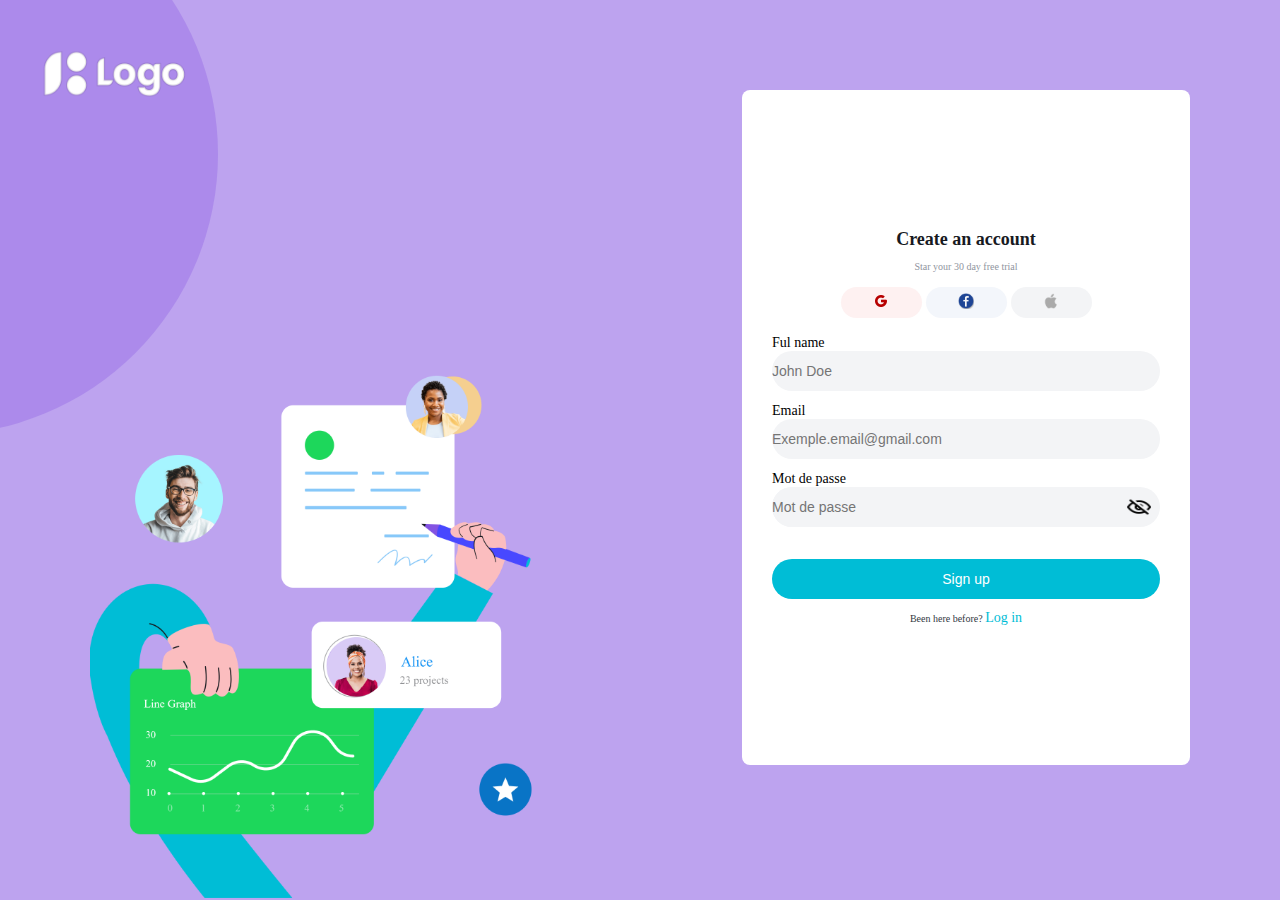
==== commit 245cb36b: "ajout de oval dans le fichier index.html" ====
--- a/index.html
+++ b/index.html
@@ -7,9 +7,15 @@
 </head>
 <body class="body_registration">
 <section class="container_registration">
-    <div class="head">
+    <section class="oval">
+        <div class="them-content">
+            <div class="themeContainer">
+                <div class="theme" id="yellow"></div>
+            </div>
+        </div>
         <a href=""><img src="assets/images/resi/Image%202345%20(1).png" alt="logo de registration"></a>
-    </div>
+     </section>
+    
     <div class="picture">
         <div class="images"><img src="assets/images/resi/Group%20200%20(1).png" alt=""></div>
         <div class="container">
--- a/assets/css/style.css
+++ b/assets/css/style.css
@@ -21,6 +21,43 @@
     font-family: 'Inter';
     src: url("font-family/inter/static/Inter-SemiBold.ttf");
 }
+
+/* ***************** */
+.themeContainer{
+    margin-left: -344px;
+    margin-top: -77px;
+    top: 0;
+}
+.theme{
+    width: 562px;
+    height: 562px;
+}
+#yellow {
+    background: #8353E24D;
+    border-radius: 50%;
+}
+.them-contain{
+    margin-top: -108px;
+}
+.them-content{
+    display: flex; 
+}
+.oval {
+    position: absolute;
+    top: -50px;
+}
+/* .oval-2 {
+    position: absolute;
+    top: -50px;
+    left: 400px;
+} */
+.oval img {
+    width: 150px;
+    bottom: 0;
+    left: 40px;
+    top: 100px;
+    position: absolute;
+}
 /****************registration******************/
 .body_registration{
     background: #BDA3EFFF;
@@ -55,6 +92,7 @@
     right: 90px;
     width: 35%;
     height: 75vh;
+    top: 90px;
     background: #FFFFFF;
     padding: 30px;
     border-radius: 8px;
@@ -272,6 +310,7 @@
 }
 @media screen and (max-width: 992px) {
     .container_registration .container {
+        position: relative;
         right: 0;
         width: 100%;
         height: auto;
@@ -332,7 +371,8 @@
     }
     .container_registration .picture .images img {
         width: 60%;
-        top: 84px;
+        top: 175px;
+        left: 100px;
     }
 }
 
@@ -3032,4 +3072,4 @@
 .switch-button .form-switch .form-check-input {
     width: 43px;
     height: 24px;
-}
+}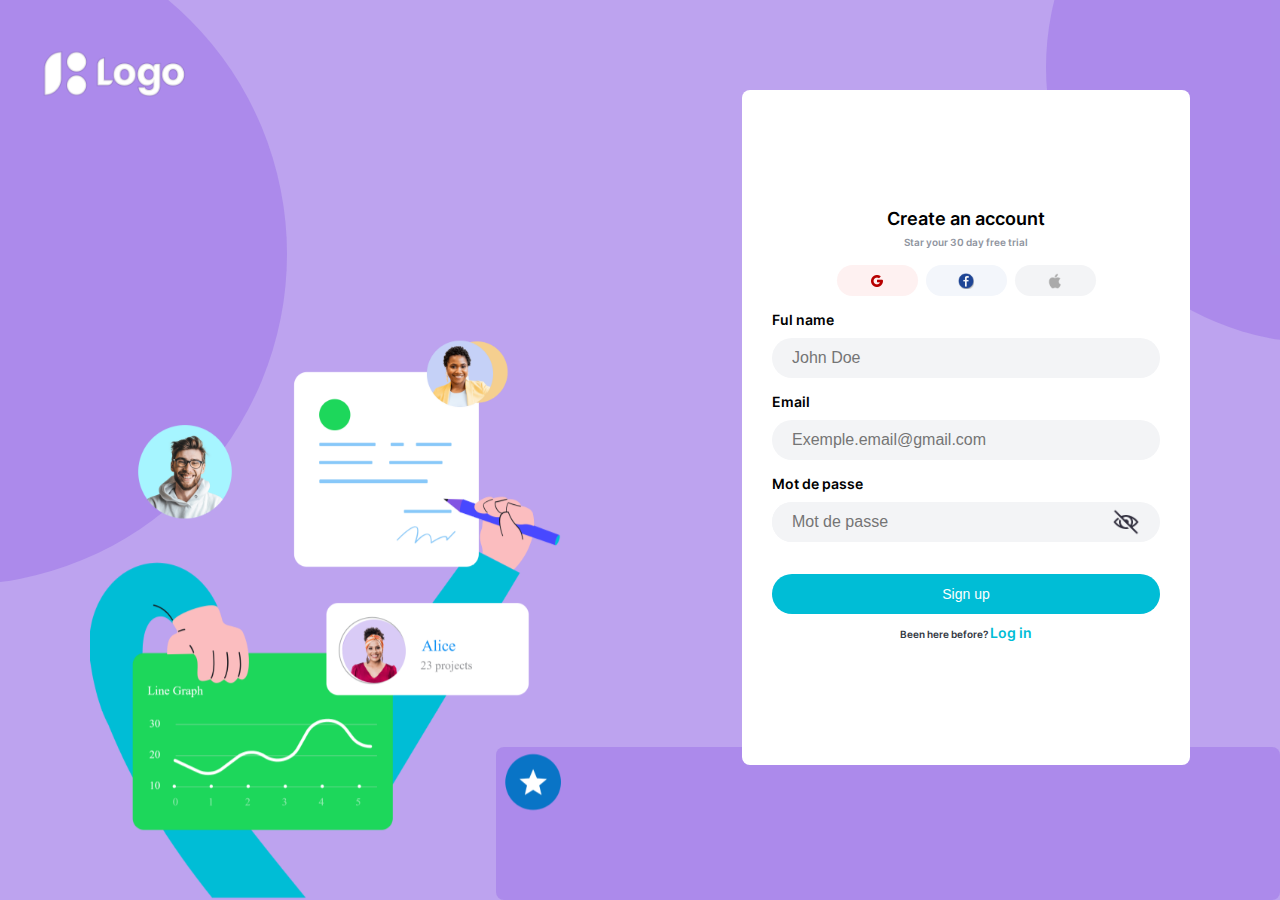
==== commit 035c4d18: "arangement de dossier" ====
--- a/index.html
+++ b/index.html
@@ -3,35 +3,30 @@
 <head>
     <meta charset="UTF-8">
     <title>registration</title>
-    <link rel="stylesheet" href="assets/css/style.css">
+    <meta name="viewport" content="width=device-width, initial-scale=1">
+    <link rel="stylesheet" href="assets/css/registration.css">
 </head>
-<body class="body_registration">
-<section class="container_registration">
-    <section class="oval">
-        <div class="them-content">
-            <div class="themeContainer">
-                <div class="theme" id="yellow"></div>
-            </div>
-        </div>
+<body>
+<section class="registration">
+    <div class="logo">
         <a href=""><img src="assets/images/resi/Image%202345%20(1).png" alt="logo de registration"></a>
-     </section>
-    
-    <div class="picture">
+     </div>
+    <div class="registration-container">
         <div class="images"><img src="assets/images/resi/Group%20200%20(1).png" alt=""></div>
         <div class="container">
             <div class="content">
                 <h1>Create an account</h1>
                 <p>Star your 30 day free trial</p>
                 <div class="button">
-                    <button class="btn1">
-                        <a href="https://google.com"><img src="assets/images/picture/google-logo-rouge.png" alt=""></a>
-                    </button>
-                    <button class="btn2">
-                        <a href="https://facebook.com"><img src="assets/images/picture/logo-facebook.png" alt=""></a>
-                    </button>
-                    <button class="btn3">
-                        <a href="#"><img src="assets/images/picture/Apple-logo.png" alt=""></a>
-                    </button>
+                    <div class="btn btn1">
+                        <a href="https://google.com"><img src="assets/images/icons/google-logo-rouge.png" alt=""></a>
+                    </div>
+                    <div class="btn btn2">
+                        <a href="https://facebook.com"><img src="assets/images/icons/logo-facebook.png" alt=""></a>
+                    </div>
+                    <div class="btn btn3">
+                        <a href="#"><img src="assets/images/icons/Apple-logo.png" alt=""></a>
+                    </div>
                 </div>
                 <div class="text-box">
                     <form action="" method="post">
@@ -49,7 +44,7 @@
                                 <div class="i_input">
                                     <input type="password" id="password" placeholder="Mot de passe" name="password">
                                 </div>
-                                <img src="assets/images/mot_de_passe/cache_icons8-hide-24.png" id="toggle-password" alt="">
+                                <img src="assets/images/icons/eye-masquer.png" id="eye" onclick="changer()" alt="">
                             </div>
                         </div>
                     </form>
@@ -63,6 +58,11 @@
             </div>
         </div>
     </div>
+    <div class="ovals">
+        <div class="oval1"></div>
+        <div class="oval2"></div>
+        <div class="oval3"></div>
+    </div>
 </section>
 <script src="assets/js/index.js"></script>
 </body>
--- a/assets/css/registration.css
+++ b/assets/css/registration.css
@@ -0,0 +1,453 @@
+body{
+    margin: 0;
+    background: #BDA3EFFF;
+}
+
+* {
+    margin: 0;
+    padding: 0;
+    box-sizing: border-box;
+}
+
+button{
+    cursor: pointer;
+}
+
+@font-face {
+    font-family: 'Epilogue';
+    src: url("../font-family/epilogue/static/Epilogue-Bold.ttf"),
+    url("../font-family/epilogue/static/Epilogue-ExtraLight.ttf"),
+    url("../font-family/epilogue/static/Epilogue-Light.ttf"),
+    url("../font-family/epilogue/static/Epilogue-Medium.ttf");
+}
+
+@font-face {
+    font-family: 'Inter';
+    src: url("../font-family/inter/static/Inter-SemiBold.ttf");
+}
+
+/* ********** */
+.logo {
+    position: absolute;
+    top: -50px;
+}
+
+.logo img {
+    width: 150px;
+    bottom: 0;
+    left: 40px;
+    top: 100px;
+    position: absolute;
+    z-index: 1;
+}
+
+.registration {
+    height: 100vh;
+}
+
+.images{
+    width: 600px;
+    position: absolute;
+    left: 90px;
+    bottom: 0;
+}
+
+.images img{
+    width: 500px;
+    position: relative;
+    top: 4px;
+    z-index: 1;
+}
+
+.registration .container {
+    position: absolute;
+    right: 90px;
+    width: 35%;
+    height: 75vh;
+    top: 90px;
+    background: #FFFFFF;
+    padding: 30px;
+    border-radius: 8px;
+    display: flex;
+    flex-direction: column;
+    justify-content: center;
+    z-index: 1;
+}
+
+/******/
+.content {
+    text-align: center;
+    width: 100%;
+}
+
+.content .button img {
+    width: 16px;
+    height: 16px;
+}
+
+.container .content h1 {
+    font-family: "Inter";
+    font-size: 20px;
+    line-height: 36px;
+    margin-bottom: -10px;
+}
+
+.container .content p{
+    font-family: "inter";
+    font-size: 12px;
+    line-height: 30px;
+    color: #9095A0FF;
+}
+
+.content .button {
+    display: flex;
+    align-items: center;
+    justify-content: center;
+    margin-top: 28px;
+    gap: 8px;
+}
+
+.content .button .btn a {
+    display: flex;
+    justify-content: center;
+}
+
+.content .button .btn {
+    display: flex;
+    justify-content: center;
+    align-items: center;
+    width: 81px;
+    height: 31px;
+    border-radius: 18px;
+    border: none;
+}
+
+.btn1 {
+    background: #FEF1F1FF;
+}
+
+.btn1:hover {
+    background-color: #565E6CFF;
+}
+
+.btn2{
+    background: #F3F6FBFF;
+}
+
+.btn2:hover {
+    color: #335CA6FF;
+    background: #D9E2F3FF;
+}
+
+.btn3{
+    background: #F3F4F6FF;
+}
+
+.btn3:hover {
+    color: #565E6CFF;
+    background: #DEE1E6FF;
+}
+
+.content .text-box-input{
+    display: flex;
+    flex-direction: column;
+    text-align: left;
+    margin-top: 20px;
+    font-size: 18px;
+}
+
+.content .text-box-input label {
+    font-size: 14px;
+    font-family:"inter";
+}
+
+.content .text-box-input input {
+    width: 100%;
+    height: 35px;
+    font-size: 16px;
+    background: #F3F4F6FF;
+    border-radius: 22px;
+    border-width: 0;
+    outline: none;
+    padding: 20px;
+}
+
+.content .formulaire input {
+    width: 384px;
+    height: 44px;
+    padding-left: 16px;
+    padding-right: 16px;
+}
+
+.text-box .button2 button {
+    margin-top: 40px;
+    height: 40px;
+    width: 100%;
+    border-radius: 26px;
+    box-shadow: 0 8px 17px;
+    border: none;
+    font-size: 18px;
+    line-height: 28px;
+    color: #FFFFFFFF;
+    background: #00BDD6FF;
+    cursor: pointer;
+}
+
+.text-box .button2 a {
+    text-decoration: none;
+    font-size: 14px;
+    line-height: 22px;
+    color: #00BDD6FF;
+}
+
+.text-box .button2 .texte {
+    font-family: "Inter";
+    font-size: 14px;
+    line-height: 40px;
+    color: #323842FF;
+}
+
+.text-box .button2 .texte-lien {
+    font-size: 18px;
+}
+
+.text-box .button2 p {
+    color: #323842FF;
+}
+
+.text-box .pass {
+    display: flex;
+    align-items: center;
+    justify-content: space-between;
+    background-color: #F3F4F6FF;
+    border-radius: 22px;
+}
+
+.text-box .pass img {
+    width: 28px;
+    height: 28px;
+    margin-right: 20px;
+    cursor: pointer;
+}
+
+.text-box-input .i_input {
+    width: 100%;
+}
+
+/*oval*/
+.ovals {
+    position: relative;
+    top: 0;
+    right: 0;
+    height: 100vh;
+    overflow: hidden;
+}
+
+.ovals .oval1 {
+    position: absolute;
+    top: -77px;
+    left: -375px;
+    width: 662px;
+    height: 662px;
+    background: #8353E24D;
+    border-radius: 50%;
+}
+
+.ovals .oval2 {
+    position: relative;
+    top: -208px;
+    right: -1046px;
+    width: 551px;
+    height: 551px;
+    background: #8353E24D;
+    border-radius: 50%;
+}
+
+.ovals .oval3 {
+    position: fixed;
+    right: 0;
+    bottom: 0;
+    width: 784px;
+    height: 153px;
+    background: #8353E24D;
+    border-radius: 8px;
+}
+
+@media screen and (max-width: 1920px) {
+    .images img {
+       width: 100%;
+    }
+    .text-box-input {
+        margin-top: 25px;
+    }
+    .text-box .button2 button {
+        margin-top: 45px;
+        height: 40px;
+    }
+    .text-box-input input {
+        height: 40px;
+    }
+}
+
+@media screen and (max-width: 1700px){
+    .images img {
+        width: 80%;
+    }
+    .container .content h1 {
+        font-size: 18px;
+    }
+    .container .content p {
+        font-size: 10px;
+    }
+    .content .text-box-input label {
+        font-size: 14px;
+        margin-bottom: 10px;
+    }
+    .text-box .button2 button {
+        font-size: 14px;
+    }
+    .text-box .button2 .texte {
+        font-size: 10px;
+    }
+    .text-box .button2 .texte-lien {
+        font-size: 14px;
+    }
+}
+
+@media screen and (max-width: 1500px) {
+    .content .text-box-input {
+        margin-top: 15px;
+    }
+    .text-box .button2 button {
+        margin-top: 32px;
+    }
+    .content .button {
+        margin-top: 8px;
+    }
+}
+
+@media screen and (max-width: 1115px) {
+   .images img {
+        width: 70%;
+    }
+}
+
+@media screen and (max-width: 992px) {
+    .registration .container {
+        position: relative;
+        right: 0;
+        width: 100%;
+        height: auto;
+    }
+    .container .content h1 {
+        font-size: 24px;
+    }
+    .container .content p {
+        font-size: 12px;
+    }
+    .content {
+        margin: 20px 0 20px 0;
+    }
+    .content .text-box-input label {
+        font-size: 16px;
+    }
+    .text-box .button2 button {
+        margin-top: 52px;
+    }
+    ::placeholder {
+        font-size: 16px;
+    }
+    .text-box .button2 .texte {
+        font-size: 18px;
+    }
+    .text-box .button2 .texte-lien {
+        font-size: 14px;
+    }
+    .text-box .button2 button {
+        font-size: 18px;
+    }
+    .content .text-box-input input {
+        height: 60px;
+        border-radius: 55px;
+       
+    }
+    .text-box .pass {
+        border-radius: 55px;
+    }
+    .text-box .button2 button {
+        height: 60px;
+        border-radius: 55px;
+    }
+    .content .text-box-input {
+        margin-top: 30px;
+    }
+    .images {
+        position: relative;
+        width: 100%;
+        display: flex;
+        justify-content: center;
+        right: 0;
+        left: 0;
+    }
+    .content .button button {
+        width: 60px;
+        height: 60px;
+        border-radius: 100%;
+    }
+    .images img {
+        width: 60%;
+        top: 92px;
+        left: 100px;
+    }
+    .logo img {
+        left: 20px;
+    }
+    .ovals {
+        position: absolute;
+        width: 100%;
+    }
+    .oval2 {
+        display: none!important;
+    }
+    .oval3 {
+        display: none!important;
+    }
+    .ovals .oval1 {
+        position: relative;
+    }
+}
+
+@media screen and (max-width: 576px) {
+    .images img {
+        width: 45%;
+        top: 45px;
+        left: 104px;
+    }
+    .registration .container {
+        top: 0;
+    }
+    .ovals .oval1 {
+        left: -408px;
+        width: 627px;
+        height: 436px;
+    }
+    .content .button .btn {
+        width: 36px;
+        height: 36px;
+    }
+    .content .button {
+        gap: 20px;
+    }
+}
+
+@media screen and (max-width: 430px) {
+    .themeContainer {
+        margin-left: -370px;
+    }
+    .images img {
+        top: 28px;
+        left: 90px;
+    }
+}
+
+/************/
